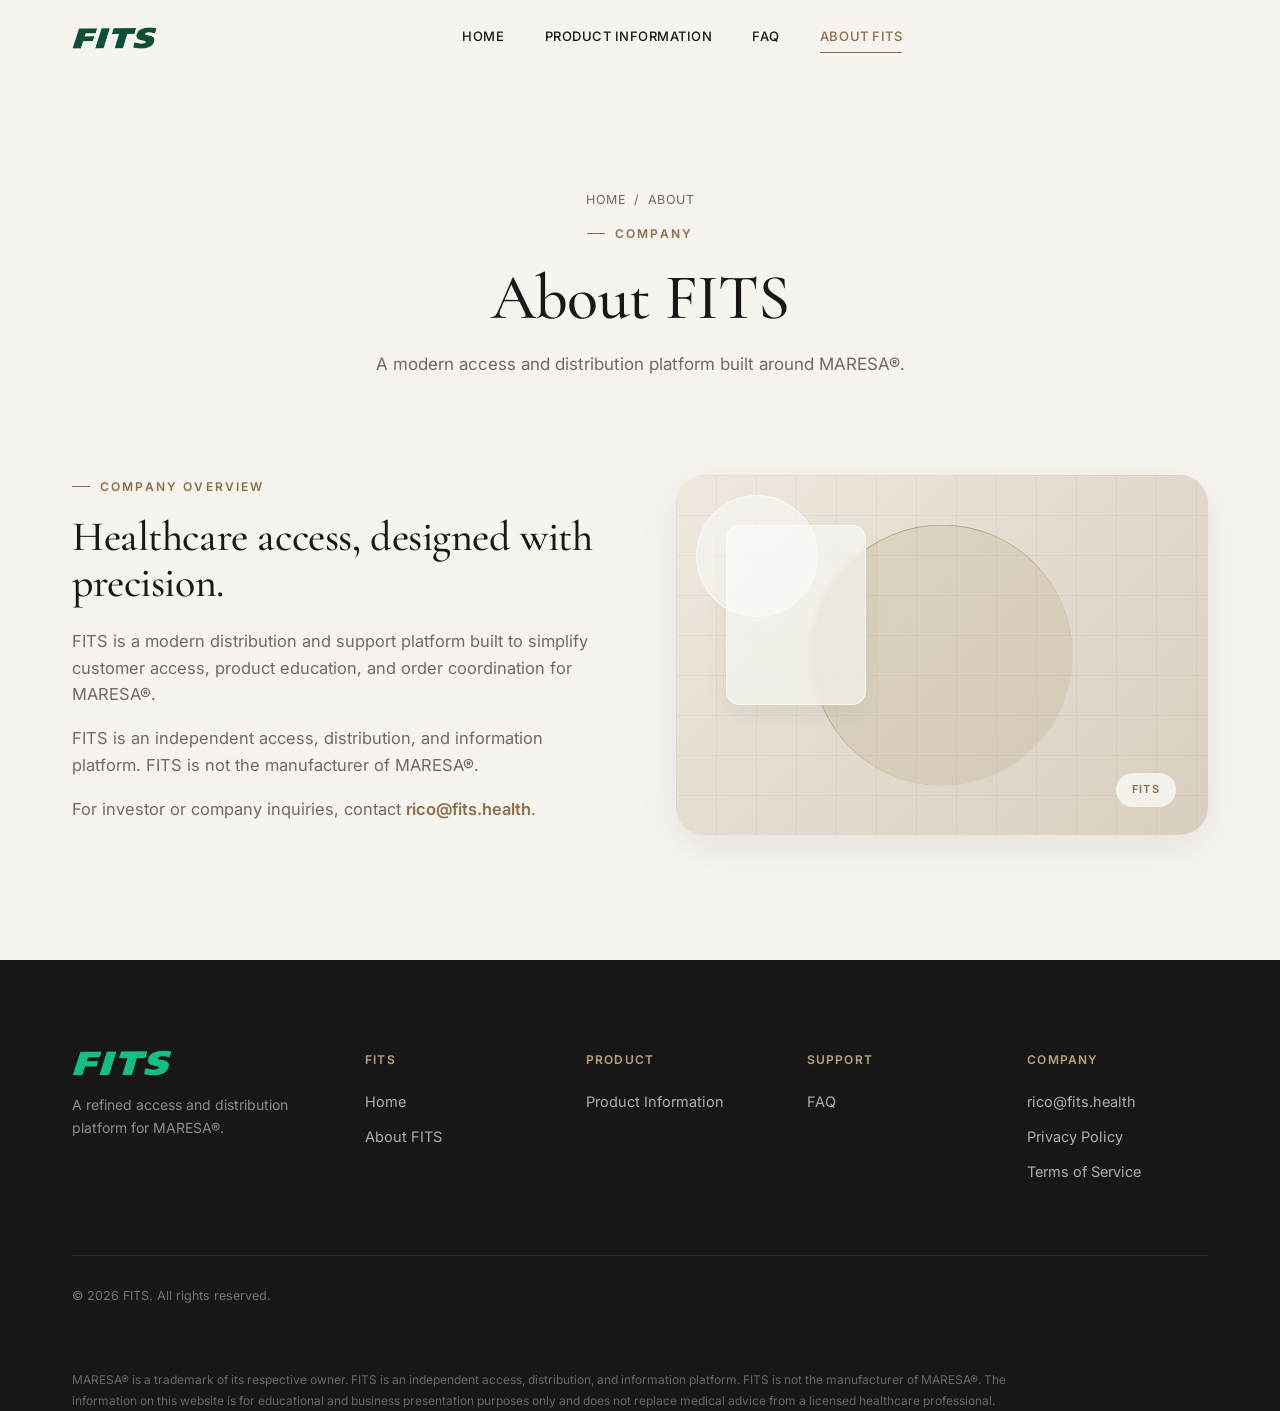
==== about.html @ acbc622b "Fixed rework" ====
<!DOCTYPE html>
<html lang="en">
<head>
<meta charset="UTF-8">
<meta name="viewport" content="width=device-width, initial-scale=1.0">
<title>About FITS</title>
<meta name="description" content="FITS is a modern healthcare access and distribution platform built around MARESA®.">
<link rel="preconnect" href="https://fonts.googleapis.com">
<link rel="preconnect" href="https://fonts.gstatic.com" crossorigin>
<link href="https://fonts.googleapis.com/css2?family=Cormorant+Garamond:ital,wght@0,500;0,600;1,500&family=Inter:wght@400;500;600;700&display=swap" rel="stylesheet">
<link rel="stylesheet" href="css/styles.css">
<link rel="icon" type="image/png" href="assets/fits-logo.png">
</head>
<body>

<nav class="navbar">
  <div class="container nav-inner">
    <a href="index.html" class="nav-brand" aria-label="FITS home">
      <img src="assets/fits-logo.png" alt="FITS" class="nav-brand-logo">
    </a>
    <div class="nav-links">
      <a href="index.html">Home</a>
      <a href="product.html">Product Information</a>
      <a href="faq.html">FAQ</a>
      <a href="about.html" class="active">About FITS</a>
    </div>
    <div class="nav-cta">
      <button class="nav-toggle" aria-label="Open menu"><span></span><span></span><span></span></button>
    </div>
  </div>
</nav>

<div class="mobile-overlay"></div>
<div class="mobile-menu">
  <a href="index.html">Home</a>
  <a href="product.html">Product Information</a>
  <a href="faq.html">FAQ</a>
  <a href="about.html">About FITS</a>
</div>

<section class="page-hero">
  <div class="container">
    <div class="breadcrumb"><a href="index.html">Home</a><span>/</span><span>About</span></div>
    <span class="eyebrow" style="justify-content:center;">COMPANY</span>
    <h1>About FITS</h1>
    <p>A modern access and distribution platform built around MARESA&reg;.</p>
  </div>
</section>

<section class="section" style="padding-top:0;">
  <div class="container split">
    <div class="split-copy reveal">
      <span class="eyebrow">Company Overview</span>
      <h2>Healthcare access, designed with precision.</h2>
      <p>FITS is a modern distribution and support platform built to simplify customer access, product education, and order coordination for MARESA&reg;.</p>
      <p>FITS is an independent access, distribution, and information platform. FITS is not the manufacturer of MARESA&reg;.</p>
      <p>For investor or company inquiries, contact <a href="mailto:rico@fits.health" style="color:var(--accent); font-weight:600;">rico@fits.health</a>.</p>
    </div>
    <div class="abstract-panel glass-b reveal gold-mark">
      <div class="panel-grid-lines"></div>
      <div class="panel-glass-shape" style="width:140px; height:180px; top:50px; left:50px;"></div>
      <span class="panel-label">FITS</span>
    </div>
  </div>
</section>

<footer>
  <div class="container">
    <div class="footer-grid">
      <div class="footer-brand">
        <img src="assets/fits-logo.png" alt="FITS" class="footer-brand-logo">
        <p>A refined access and distribution platform for MARESA&reg;.</p>
      </div>
      <div class="footer-col">
        <h5>FITS</h5>
        <a href="index.html">Home</a>
        <a href="about.html">About FITS</a>
      </div>
      <div class="footer-col">
        <h5>Product</h5>
        <a href="product.html">Product Information</a>
      </div>
      <div class="footer-col">
        <h5>Support</h5>
        <a href="faq.html">FAQ</a>
      </div>
      <div class="footer-col">
        <h5>Company</h5>
        <a href="mailto:rico@fits.health">rico@fits.health</a>
        <a href="#">Privacy Policy</a>
        <a href="#">Terms of Service</a>
      </div>
    </div>
    <div class="footer-bottom"><p>&copy; 2026 FITS. All rights reserved.</p></div>
    <p class="footer-legal-text">
      MARESA&reg; is a trademark of its respective owner. FITS is an independent access, distribution, and information platform. FITS is not the manufacturer of MARESA&reg;. The information on this website is for educational and business presentation purposes only and does not replace medical advice from a licensed healthcare professional.
    </p>
  </div>
</footer>

<button class="back-to-top" aria-label="Back to top">
  <svg width="18" height="18" viewBox="0 0 24 24" fill="none" stroke="currentColor" stroke-width="2"><path d="M12 19V5M5 12l7-7 7 7"/></svg>
</button>

<script src="js/app.js"></script>
</body>
</html>
---- css/styles.css ----
/* ============================================================
   FITS — Design System
   Warm Clinical Luxury
============================================================ */

:root {
  --bg: #F7F3EE;
  --bg-alt: #FFFFFF;
  --ink: #181818;
  --muted: #6F6A64;
  --accent: #8B6F47;
  --accent-soft: #B8A27A;
  --dark: #171717;
  --border: #E6DED4;

  --font-display: 'Cormorant Garamond', serif;
  --font-body: 'Inter', sans-serif;

  --radius-sm: 6px;
  --radius-md: 14px;
  --radius-lg: 28px;

  --shadow-sm: 0 2px 12px rgba(24,24,24,0.04);
  --shadow-md: 0 12px 40px rgba(24,24,24,0.08);
  --shadow-lg: 0 24px 64px rgba(24,24,24,0.12);

  --ease: cubic-bezier(0.16, 1, 0.3, 1);
  --container: 1200px;
}

* { margin: 0; padding: 0; box-sizing: border-box; }

html { scroll-behavior: smooth; }

body {
  font-family: var(--font-body);
  background: var(--bg);
  color: var(--ink);
  line-height: 1.6;
  font-size: 16px;
  -webkit-font-smoothing: antialiased;
  overflow-x: hidden;
}

img { max-width: 100%; display: block; }

a { color: inherit; text-decoration: none; }

ul { list-style: none; }

button { font-family: inherit; cursor: pointer; border: none; background: none; }

.container {
  max-width: var(--container);
  margin: 0 auto;
  padding: 0 32px;
}

h1, h2, h3, h4 {
  font-family: var(--font-display);
  font-weight: 500;
  letter-spacing: -0.01em;
  line-height: 1.1;
}

.eyebrow {
  font-family: var(--font-body);
  font-size: 12px;
  font-weight: 600;
  letter-spacing: 0.18em;
  text-transform: uppercase;
  color: var(--accent);
  display: inline-flex;
  align-items: center;
  gap: 10px;
}

.eyebrow::before {
  content: '';
  width: 18px;
  height: 1px;
  background: var(--accent);
  display: inline-block;
}

.hairline {
  height: 1px;
  background: var(--border);
  width: 100%;
  border: none;
}

.gold-mark {
  position: relative;
}

.gold-mark::before {
  content: '';
  position: absolute;
  top: -10px;
  left: -10px;
  width: 22px;
  height: 22px;
  border-top: 1px solid var(--accent-soft);
  border-left: 1px solid var(--accent-soft);
}

.gold-mark::after {
  content: '';
  position: absolute;
  bottom: -10px;
  right: -10px;
  width: 22px;
  height: 22px;
  border-bottom: 1px solid var(--accent-soft);
  border-right: 1px solid var(--accent-soft);
}

/* ============== BUTTONS ============== */

.btn {
  display: inline-flex;
  align-items: center;
  justify-content: center;
  gap: 8px;
  padding: 16px 32px;
  font-size: 14px;
  font-weight: 500;
  letter-spacing: 0.02em;
  border-radius: var(--radius-sm);
  transition: all 0.35s var(--ease);
  white-space: nowrap;
}

.btn-primary {
  background: var(--dark);
  color: #fff;
}

.btn-primary:hover {
  background: var(--accent);
  transform: translateY(-2px);
  box-shadow: var(--shadow-md);
}

.btn-outline {
  background: transparent;
  color: var(--ink);
  border: 1px solid var(--border);
}

.btn-outline:hover {
  border-color: var(--accent);
  color: var(--accent);
  transform: translateY(-2px);
}

.btn-light {
  background: #fff;
  color: var(--dark);
}

.btn-light:hover {
  background: var(--accent-soft);
  color: #fff;
}

.btn-sm { padding: 12px 22px; font-size: 13px; }

/* ============== NAVIGATION ============== */

.navbar {
  position: fixed;
  top: 0;
  left: 0;
  right: 0;
  z-index: 1000;
  padding: 26px 0;
  transition: all 0.4s var(--ease);
  background: transparent;
}

.navbar.scrolled {
  padding: 16px 0;
  background: rgba(247, 243, 238, 0.88);
  backdrop-filter: blur(16px);
  border-bottom: 1px solid var(--border);
}

.nav-inner {
  display: flex;
  align-items: center;
  justify-content: space-between;
}

.nav-logo {
  font-family: var(--font-display);
  font-size: 24px;
  font-weight: 600;
  letter-spacing: 0.04em;
}

.nav-brand {
  display: flex;
  align-items: center;
  gap: 10px;
}

.nav-brand-logo {
  height: 22px;
  width: auto;
  display: block;
}

.nav-brand-name {
  font-family: var(--font-display);
  font-size: 21px;
  font-weight: 600;
  letter-spacing: 0.02em;
  color: var(--ink);
}

.footer-brand-logo {
  height: 26px;
  width: auto;
  display: block;
  margin-bottom: 18px;
  /* lift contrast on the dark footer background without altering source artwork */
  filter: brightness(2.4) saturate(1.1) drop-shadow(0 1px 1px rgba(0,0,0,0.3));
}

.nav-links {
  display: flex;
  gap: 40px;
  align-items: center;
}

.nav-links a {
  font-size: 13px;
  font-weight: 500;
  letter-spacing: 0.04em;
  color: var(--ink);
  text-transform: uppercase;
  position: relative;
  padding-bottom: 4px;
}

.nav-links a::after {
  content: '';
  position: absolute;
  left: 0;
  bottom: -2px;
  width: 0;
  height: 1px;
  background: var(--accent);
  transition: width 0.3s var(--ease);
}

.nav-links a:hover::after,
.nav-links a.active::after {
  width: 100%;
}

.nav-links a.active { color: var(--accent); }

.nav-cta { display: flex; align-items: center; gap: 20px; }

.nav-toggle {
  display: none;
  flex-direction: column;
  gap: 5px;
  width: 26px;
}

.nav-toggle span {
  height: 1px;
  background: var(--ink);
  width: 100%;
  transition: all 0.3s var(--ease);
}

.mobile-menu {
  position: fixed;
  top: 0;
  right: -100%;
  width: min(380px, 86vw);
  height: 100vh;
  background: var(--bg-alt);
  z-index: 1100;
  padding: 100px 40px 40px;
  transition: right 0.45s var(--ease);
  box-shadow: var(--shadow-lg);
}

.mobile-menu.open { right: 0; }

.mobile-menu a {
  display: block;
  font-family: var(--font-display);
  font-size: 26px;
  padding: 16px 0;
  border-bottom: 1px solid var(--border);
}

.mobile-overlay {
  position: fixed;
  inset: 0;
  background: rgba(23,23,23,0.4);
  z-index: 1050;
  opacity: 0;
  pointer-events: none;
  transition: opacity 0.4s var(--ease);
}

.mobile-overlay.open { opacity: 1; pointer-events: auto; }

/* ============== HERO ============== */

.hero {
  padding: 200px 0 120px;
  background: var(--bg);
  position: relative;
}

.hero-grid {
  display: grid;
  grid-template-columns: 1.05fr 0.95fr;
  gap: 80px;
  align-items: center;
}

.hero-copy h1 {
  font-size: clamp(42px, 5.4vw, 68px);
  margin: 22px 0 26px;
}

.hero-copy h1 em {
  font-style: italic;
  color: var(--accent);
}

.hero-copy p {
  font-size: 18px;
  color: var(--muted);
  max-width: 480px;
  margin-bottom: 40px;
}

.hero-actions { display: flex; gap: 16px; flex-wrap: wrap; }

.hero-visual {
  position: relative;
}

.stage {
  background: linear-gradient(160deg, #EFE9E0, #E3DCD0);
  border-radius: var(--radius-lg);
  padding: 56px 40px;
  position: relative;
  box-shadow: var(--shadow-md);
  overflow: hidden;
}

.stage img {
  width: 100%;
  object-fit: contain;
  position: relative;
  z-index: 2;
}

.stage-tag {
  position: absolute;
  bottom: 28px;
  left: 28px;
  background: rgba(255,255,255,0.85);
  backdrop-filter: blur(6px);
  padding: 10px 18px;
  border-radius: 30px;
  font-size: 11px;
  letter-spacing: 0.1em;
  text-transform: uppercase;
  font-weight: 600;
  color: var(--ink);
  z-index: 3;
}

/* ============== TRUST STRIP ============== */

.trust-strip {
  border-top: 1px solid var(--border);
  border-bottom: 1px solid var(--border);
  padding: 36px 0;
  background: var(--bg-alt);
}

.trust-grid {
  display: grid;
  grid-template-columns: repeat(4, 1fr);
  text-align: center;
}

.trust-item {
  font-size: 13px;
  font-weight: 500;
  letter-spacing: 0.04em;
  text-transform: uppercase;
  color: var(--muted);
  position: relative;
}

.trust-item:not(:last-child)::after {
  content: '';
  position: absolute;
  right: 0;
  top: 50%;
  transform: translateY(-50%);
  width: 1px;
  height: 18px;
  background: var(--border);
}

/* ============== SECTION GENERIC ============== */

.section { padding: 120px 0; }
.section-sm { padding: 80px 0; }
.section-alt { background: var(--bg-alt); }
.section-dark { background: var(--dark); color: #fff; }

.section-head {
  max-width: 640px;
  margin-bottom: 64px;
}

.section-head.center { margin-left: auto; margin-right: auto; text-align: center; }

.section-head h2 {
  font-size: clamp(32px, 4vw, 46px);
  margin-top: 18px;
}

.section-head p {
  color: var(--muted);
  font-size: 17px;
  margin-top: 18px;
}

.section-dark .eyebrow { color: var(--accent-soft); }
.section-dark .section-head p { color: rgba(255,255,255,0.65); }

/* ============== ABOUT SPLIT ============== */

.split {
  display: grid;
  grid-template-columns: 1fr 1fr;
  gap: 72px;
  align-items: center;
}

.split-copy h2 { font-size: clamp(30px, 3.6vw, 42px); margin: 18px 0 22px; }
.split-copy p { color: var(--muted); font-size: 16.5px; margin-bottom: 18px; }

.split-image {
  border-radius: var(--radius-lg);
  overflow: hidden;
  box-shadow: var(--shadow-md);
  position: relative;
  background: linear-gradient(160deg, #EFE9E0, #E3DCD0);
}

.split-image img {
  width: 100%;
  height: 100%;
  object-fit: cover;
  transition: transform 0.6s var(--ease);
}

.split-image:hover img { transform: scale(1.04); }

.placeholder-block {
  aspect-ratio: 4/5;
  background: linear-gradient(160deg, #EFE9E0, #E3DCD0);
  border-radius: var(--radius-lg);
  display: flex;
  flex-direction: column;
  align-items: center;
  justify-content: center;
  gap: 14px;
  color: var(--accent);
  border: 1px solid var(--border);
  text-align: center;
  padding: 30px;
}

.placeholder-block .ph-icon {
  width: 44px;
  height: 44px;
  border: 1px solid var(--accent-soft);
  border-radius: 50%;
  display: flex;
  align-items: center;
  justify-content: center;
}

.placeholder-block span {
  font-size: 12px;
  letter-spacing: 0.06em;
  text-transform: uppercase;
  color: var(--muted);
}

/* ============== CARD GRIDS ============== */

.grid-4 {
  display: grid;
  grid-template-columns: repeat(4, 1fr);
  gap: 28px;
}

.grid-3 {
  display: grid;
  grid-template-columns: repeat(3, 1fr);
  gap: 28px;
}

.grid-2 {
  display: grid;
  grid-template-columns: repeat(2, 1fr);
  gap: 28px;
}

.card {
  background: var(--bg-alt);
  border: 1px solid var(--border);
  border-radius: var(--radius-md);
  padding: 38px 30px;
  transition: all 0.4s var(--ease);
  position: relative;
}

.card:hover {
  transform: translateY(-6px);
  box-shadow: var(--shadow-md);
  border-color: var(--accent-soft);
}

.card-icon {
  width: 48px;
  height: 48px;
  border-radius: 50%;
  background: var(--bg);
  border: 1px solid var(--border);
  display: flex;
  align-items: center;
  justify-content: center;
  margin-bottom: 22px;
  color: var(--accent);
}

.card h3 {
  font-size: 21px;
  margin-bottom: 10px;
  font-weight: 600;
}

.card p { color: var(--muted); font-size: 15px; }

.card-num {
  font-family: var(--font-display);
  font-size: 46px;
  color: var(--border);
  position: absolute;
  top: 24px;
  right: 28px;
  font-weight: 600;
  z-index: 0;
}

.section-dark .card {
  background: rgba(255,255,255,0.04);
  border-color: rgba(255,255,255,0.1);
}

.section-dark .card h3 { color: #fff; }
.section-dark .card p { color: rgba(255,255,255,0.6); }
.section-dark .card-icon { background: rgba(255,255,255,0.06); border-color: rgba(255,255,255,0.15); }

/* ============== STEPS ============== */

.steps-grid {
  display: grid;
  grid-template-columns: repeat(4, 1fr);
  gap: 0;
  border-top: 1px solid var(--border);
}

.step {
  padding: 40px 28px;
  border-right: 1px solid var(--border);
  border-bottom: 1px solid var(--border);
}

.step:last-child { border-right: none; }

.step-num {
  font-family: var(--font-display);
  font-size: 38px;
  color: var(--accent);
  margin-bottom: 14px;
}

.step h4 { font-size: 18px; margin-bottom: 8px; font-weight: 600; }
.step p { color: var(--muted); font-size: 14.5px; }

/* ============== CTA BANNER ============== */

.cta-banner {
  text-align: center;
  padding: 130px 0;
}

.cta-banner .eyebrow { justify-content: center; margin: 0 auto 22px; display: inline-flex; }

.cta-banner h2 {
  font-size: clamp(36px, 5vw, 56px);
  margin-bottom: 32px;
  max-width: 760px;
  margin-left: auto;
  margin-right: auto;
}

.cta-actions { display: flex; gap: 16px; justify-content: center; flex-wrap: wrap; }

/* ============== FOOTER ============== */

footer {
  background: var(--dark);
  color: rgba(255,255,255,0.7);
  padding: 90px 0 0;
}

.footer-grid {
  display: grid;
  grid-template-columns: 1.4fr 1fr 1fr 1fr 1fr;
  gap: 40px;
  padding-bottom: 60px;
  border-bottom: 1px solid rgba(255,255,255,0.1);
}

.footer-brand .nav-logo { color: #fff; margin-bottom: 16px; display: block; }
.footer-brand p { font-size: 14px; color: rgba(255,255,255,0.5); max-width: 280px; }

.footer-col h5 {
  font-size: 12px;
  letter-spacing: 0.1em;
  text-transform: uppercase;
  color: var(--accent-soft);
  margin-bottom: 20px;
  font-weight: 600;
}

.footer-col a {
  display: block;
  font-size: 14.5px;
  color: rgba(255,255,255,0.65);
  margin-bottom: 12px;
  transition: color 0.25s var(--ease);
}

.footer-col a:hover { color: #fff; }

.footer-bottom {
  padding: 30px 0 40px;
  display: flex;
  justify-content: space-between;
  align-items: center;
  flex-wrap: wrap;
  gap: 16px;
}

.footer-bottom p {
  font-size: 12.5px;
  color: rgba(255,255,255,0.4);
}

.footer-legal-text {
  font-size: 12px;
  color: rgba(255,255,255,0.35);
  line-height: 1.7;
  padding-top: 24px;
  max-width: 980px;
}

.social-icons { display: flex; gap: 14px; }

.social-icons a {
  width: 36px;
  height: 36px;
  border-radius: 50%;
  border: 1px solid rgba(255,255,255,0.15);
  display: flex;
  align-items: center;
  justify-content: center;
  transition: all 0.3s var(--ease);
}

.social-icons a:hover { background: var(--accent); border-color: var(--accent); }

/* ============== PAGE HERO (inner pages) ============== */

.page-hero {
  padding: 190px 0 90px;
  text-align: center;
  background: var(--bg);
}

.page-hero h1 {
  font-size: clamp(40px, 5.6vw, 64px);
  margin: 20px 0 18px;
}

.page-hero p {
  color: var(--muted);
  font-size: 17px;
  max-width: 560px;
  margin: 0 auto;
}

.breadcrumb {
  display: flex;
  gap: 8px;
  justify-content: center;
  font-size: 12.5px;
  color: var(--muted);
  letter-spacing: 0.04em;
  text-transform: uppercase;
  margin-bottom: 6px;
}

.breadcrumb a:hover { color: var(--accent); }

/* ============== PRODUCT PAGE ============== */

.format-grid {
  display: grid;
  grid-template-columns: repeat(4, 1fr);
  gap: 24px;
}

.format-card {
  background: var(--bg-alt);
  border: 1px solid var(--border);
  border-radius: var(--radius-md);
  padding: 34px 26px;
  text-align: center;
}

.format-card .tag {
  font-size: 11px;
  letter-spacing: 0.08em;
  text-transform: uppercase;
  color: var(--accent);
  font-weight: 600;
  margin-bottom: 12px;
  display: block;
}

.format-card h4 { font-size: 22px; margin-bottom: 8px; }
.format-card p { font-size: 13.5px; color: var(--muted); }

/* ============== ABSTRACT VISUAL PANELS ============== */

.abstract-panel {
  position: relative;
  border-radius: var(--radius-lg);
  overflow: hidden;
  background: linear-gradient(135deg, #EFE9E0 0%, #E3DCD0 45%, #D9CFC0 100%);
  box-shadow: var(--shadow-md);
  min-height: 360px;
}

.abstract-panel::before,
.abstract-panel::after {
  content: '';
  position: absolute;
  border-radius: 50%;
}

.abstract-panel.glass-a::before {
  width: 220px;
  height: 220px;
  background: rgba(255,255,255,0.4);
  backdrop-filter: blur(2px);
  top: -60px;
  right: -40px;
  border: 1px solid rgba(255,255,255,0.5);
}

.abstract-panel.glass-a::after {
  width: 140px;
  height: 140px;
  background: rgba(139,111,71,0.14);
  bottom: -30px;
  left: -20px;
}

.abstract-panel.glass-b::before {
  width: 260px;
  height: 260px;
  background: rgba(184,162,122,0.22);
  top: 50%;
  left: 50%;
  transform: translate(-50%, -50%);
}

.abstract-panel.glass-b::after {
  width: 120px;
  height: 120px;
  background: rgba(255,255,255,0.45);
  border: 1px solid rgba(255,255,255,0.6);
  top: 20px;
  left: 20px;
}

.abstract-panel .panel-grid-lines {
  position: absolute;
  inset: 0;
  background-image:
    linear-gradient(rgba(139,111,71,0.08) 1px, transparent 1px),
    linear-gradient(90deg, rgba(139,111,71,0.08) 1px, transparent 1px);
  background-size: 40px 40px;
}

.abstract-panel .panel-glass-shape {
  position: absolute;
  border-radius: var(--radius-md);
  background: rgba(255,255,255,0.5);
  border: 1px solid rgba(255,255,255,0.7);
  backdrop-filter: blur(3px);
  box-shadow: 0 8px 24px rgba(24,24,24,0.06);
}

.abstract-panel .bar-chart {
  position: absolute;
  bottom: 36px;
  left: 36px;
  display: flex;
  align-items: flex-end;
  gap: 10px;
  height: 120px;
}

.abstract-panel .bar-chart span {
  width: 16px;
  border-radius: 4px 4px 0 0;
  background: linear-gradient(180deg, var(--accent-soft), var(--accent));
  opacity: 0.85;
}

.abstract-panel .panel-label {
  position: absolute;
  bottom: 28px;
  right: 32px;
  font-size: 11px;
  letter-spacing: 0.12em;
  text-transform: uppercase;
  color: var(--accent);
  font-weight: 600;
  background: rgba(255,255,255,0.7);
  padding: 8px 16px;
  border-radius: 30px;
}

.abstract-panel .ring {
  position: absolute;
  border-radius: 50%;
  border: 1px solid rgba(139,111,71,0.3);
}

.doc-buttons {
  display: flex;
  gap: 16px;
  flex-wrap: wrap;
}

.disclaimer-box {
  background: var(--bg-alt);
  border: 1px solid var(--border);
  border-left: 3px solid var(--accent-soft);
  border-radius: var(--radius-sm);
  padding: 26px 30px;
  font-size: 14px;
  color: var(--muted);
  line-height: 1.7;
}

/* ============== ACCORDION ============== */

.accordion-item {
  border-bottom: 1px solid var(--border);
}

.accordion-trigger {
  width: 100%;
  display: flex;
  align-items: center;
  justify-content: space-between;
  padding: 26px 4px;
  text-align: left;
  font-size: 17px;
  font-weight: 500;
  color: var(--ink);
  gap: 20px;
}

.accordion-trigger .plus {
  width: 22px;
  height: 22px;
  border-radius: 50%;
  border: 1px solid var(--border);
  position: relative;
  flex-shrink: 0;
  transition: all 0.3s var(--ease);
}

.accordion-trigger .plus::before,
.accordion-trigger .plus::after {
  content: '';
  position: absolute;
  background: var(--ink);
  transition: all 0.3s var(--ease);
}

.accordion-trigger .plus::before {
  width: 9px; height: 1px; top: 50%; left: 50%; transform: translate(-50%,-50%);
}

.accordion-trigger .plus::after {
  width: 1px; height: 9px; top: 50%; left: 50%; transform: translate(-50%,-50%);
}

.accordion-item.open .accordion-trigger .plus {
  background: var(--accent);
  border-color: var(--accent);
}

.accordion-item.open .accordion-trigger .plus::before,
.accordion-item.open .accordion-trigger .plus::after { background: #fff; }

.accordion-item.open .accordion-trigger .plus::after { transform: translate(-50%,-50%) rotate(90deg); opacity: 0; }

.accordion-panel {
  max-height: 0;
  overflow: hidden;
  transition: max-height 0.4s var(--ease);
}

.accordion-panel-inner {
  padding: 0 4px 26px;
  color: var(--muted);
  font-size: 15px;
  max-width: 700px;
}

.faq-category-label {
  font-size: 11px;
  letter-spacing: 0.1em;
  text-transform: uppercase;
  color: var(--accent);
  font-weight: 600;
  margin: 50px 0 8px;
}

.faq-search {
  position: relative;
  max-width: 520px;
  margin: 0 auto 60px;
}

.faq-search input {
  width: 100%;
  padding: 18px 24px 18px 52px;
  border-radius: 40px;
  border: 1px solid var(--border);
  background: var(--bg-alt);
  font-size: 15px;
  font-family: var(--font-body);
  color: var(--ink);
  transition: all 0.3s var(--ease);
}

.faq-search input:focus {
  outline: none;
  border-color: var(--accent);
  box-shadow: 0 0 0 4px rgba(139,111,71,0.08);
}

.faq-search svg {
  position: absolute;
  left: 22px;
  top: 50%;
  transform: translateY(-50%);
  color: var(--muted);
}

.faq-tabs {
  display: flex;
  gap: 10px;
  justify-content: center;
  flex-wrap: wrap;
  margin-bottom: 60px;
}

.faq-tab {
  padding: 10px 20px;
  border-radius: 30px;
  border: 1px solid var(--border);
  font-size: 13px;
  font-weight: 500;
  color: var(--muted);
  transition: all 0.3s var(--ease);
}

.faq-tab.active, .faq-tab:hover {
  background: var(--dark);
  color: #fff;
  border-color: var(--dark);
}

.faq-empty {
  text-align: center;
  padding: 60px 0;
  color: var(--muted);
  display: none;
}

.faq-empty.show { display: block; }

/* ============== BACK TO TOP ============== */

.back-to-top {
  position: fixed;
  bottom: 32px;
  right: 32px;
  width: 50px;
  height: 50px;
  border-radius: 50%;
  background: var(--dark);
  color: #fff;
  display: flex;
  align-items: center;
  justify-content: center;
  z-index: 900;
  opacity: 0;
  pointer-events: none;
  transform: translateY(10px);
  transition: all 0.35s var(--ease);
}

.back-to-top.show { opacity: 1; pointer-events: auto; transform: translateY(0); }
.back-to-top:hover { background: var(--accent); }

/* ============== SCROLL REVEAL ============== */

.reveal {
  opacity: 0;
  transform: translateY(28px);
  transition: opacity 0.8s var(--ease), transform 0.8s var(--ease);
}

.reveal.visible { opacity: 1; transform: translateY(0); }

/* ============== RESPONSIVE ============== */

@media (max-width: 1024px) {
  .hero-grid { grid-template-columns: 1fr; gap: 56px; }
  .hero-copy p { max-width: 100%; }
  .split { grid-template-columns: 1fr; }
  .grid-4 { grid-template-columns: repeat(2, 1fr); }
  .grid-3 { grid-template-columns: repeat(2, 1fr); }
  .steps-grid { grid-template-columns: repeat(2, 1fr); }
  .step:nth-child(2) { border-right: none; }
  .format-grid { grid-template-columns: repeat(2, 1fr); }
  .footer-grid { grid-template-columns: 1fr 1fr 1fr; }
}

@media (max-width: 1024px) {
  .nav-brand-logo { height: 20px; }
}

@media (max-width: 768px) {
  .nav-links { display: none; }
  .nav-cta .btn { display: none; }
  .nav-toggle { display: flex; }
  .nav-brand-logo { height: 18px; }
  .footer-brand-logo { height: 22px; }
  .hero { padding: 150px 0 80px; }
  .section { padding: 80px 0; }
  .trust-grid { grid-template-columns: repeat(2, 1fr); gap: 24px; }
  .trust-item:nth-child(2)::after { display: none; }
  .grid-4, .grid-3, .grid-2 { grid-template-columns: 1fr; }
  .steps-grid { grid-template-columns: 1fr; }
  .step { border-right: none !important; }
  .format-grid { grid-template-columns: 1fr; }
  .footer-grid { grid-template-columns: 1fr 1fr; gap: 30px; }
  .footer-brand { grid-column: span 2; }
  .container { padding: 0 22px; }
  .back-to-top { right: 20px; bottom: 20px; }
}
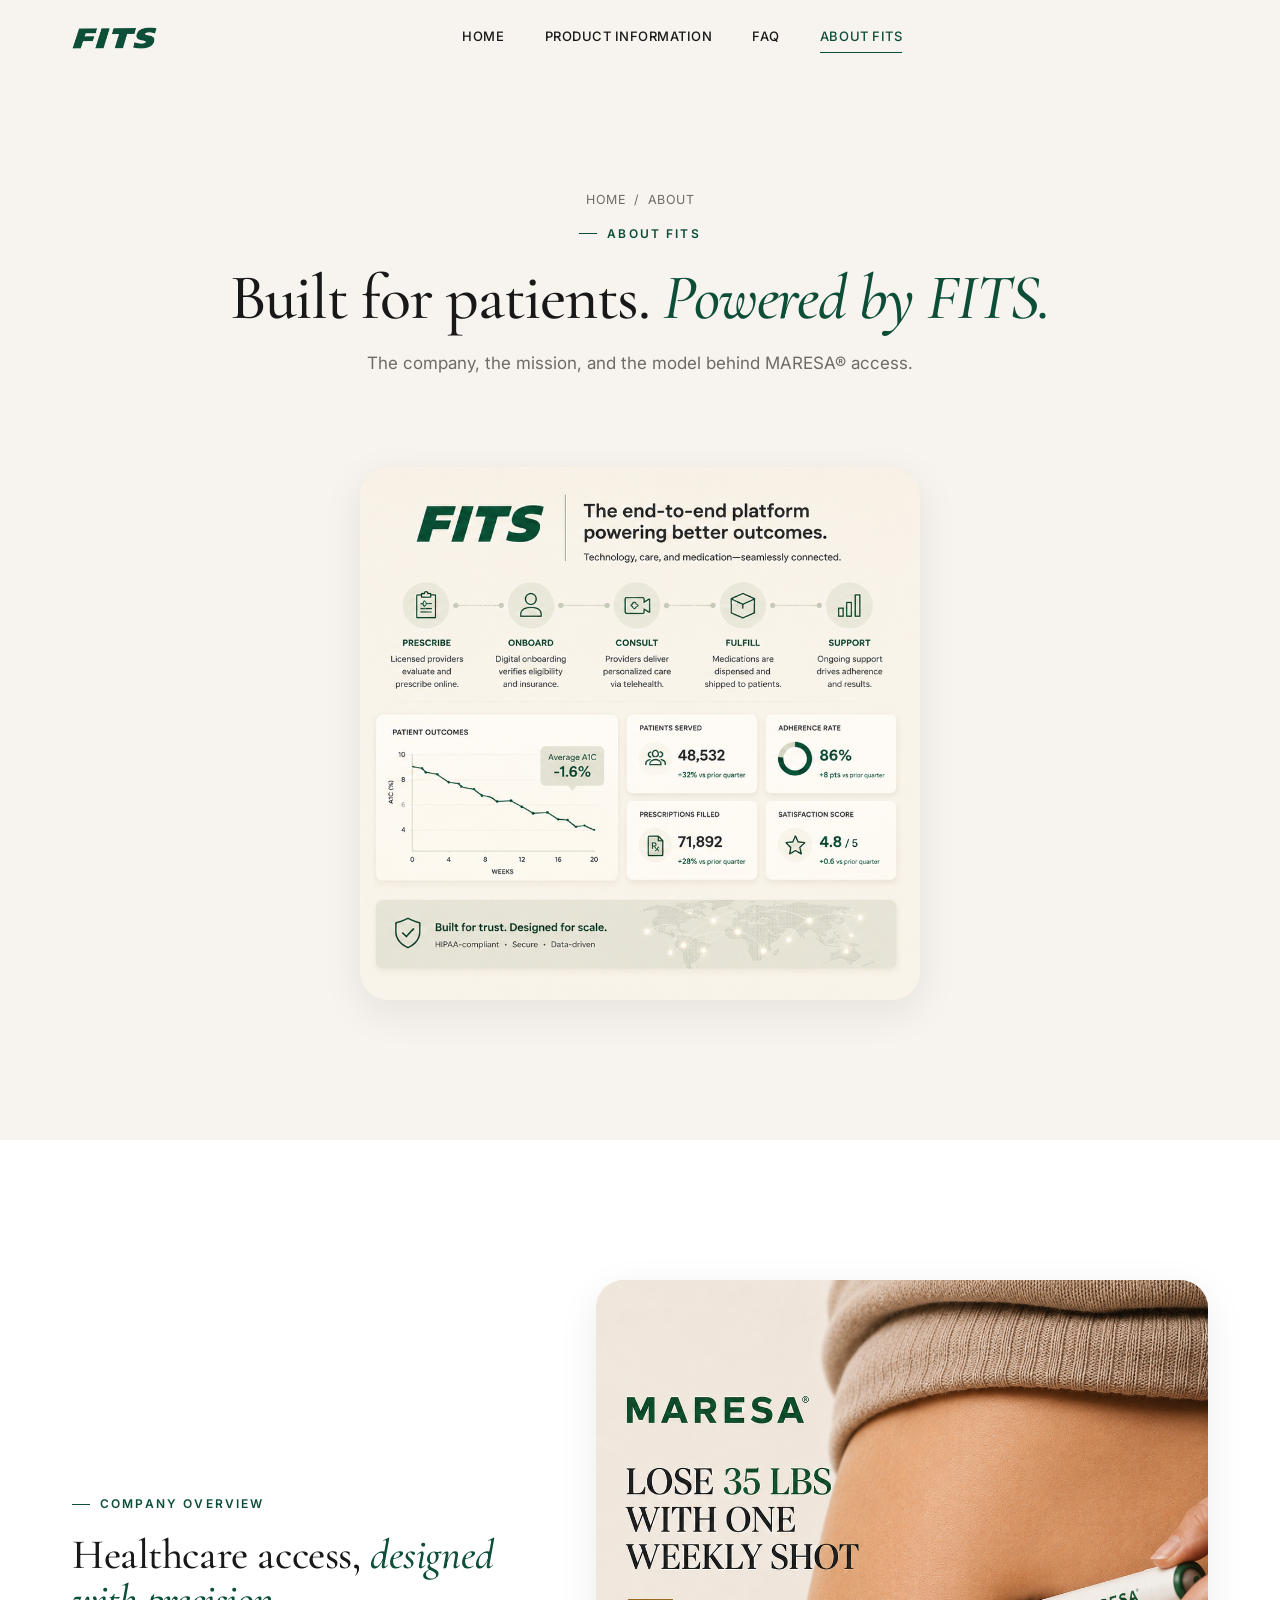
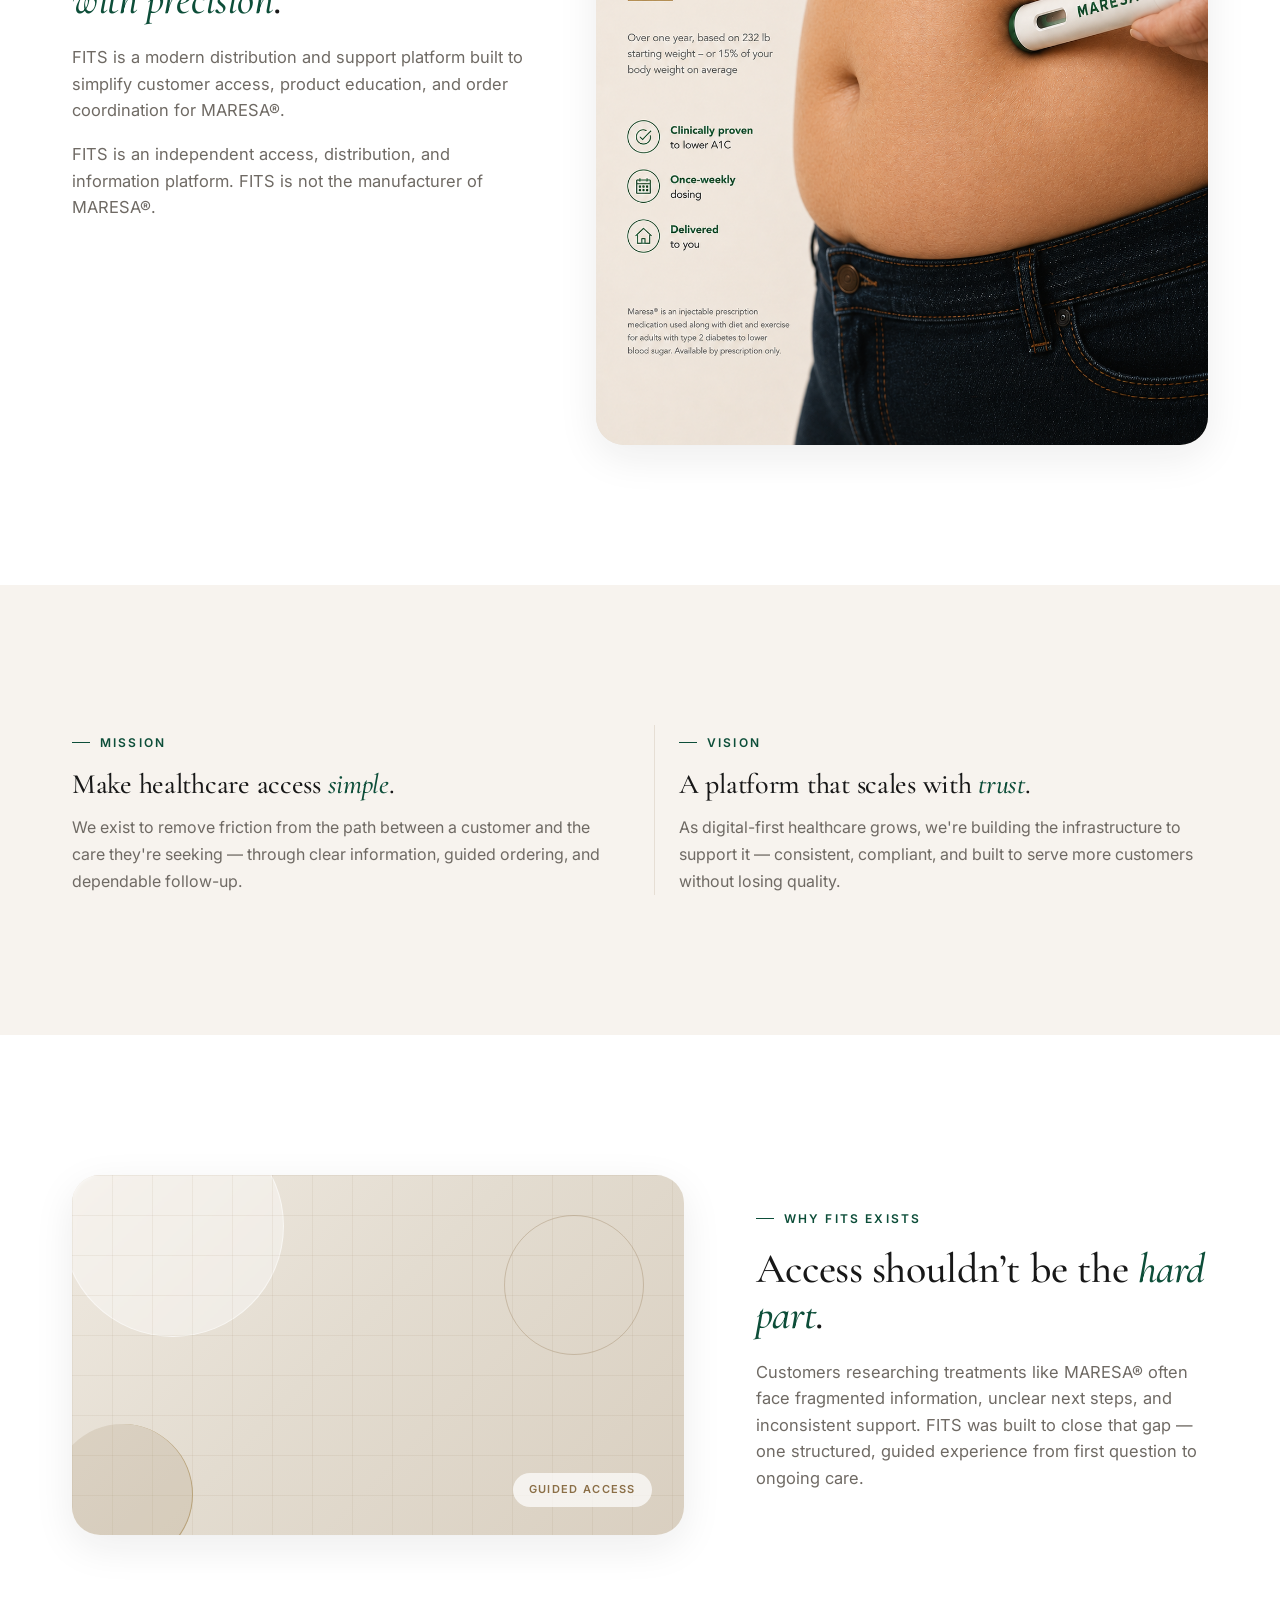
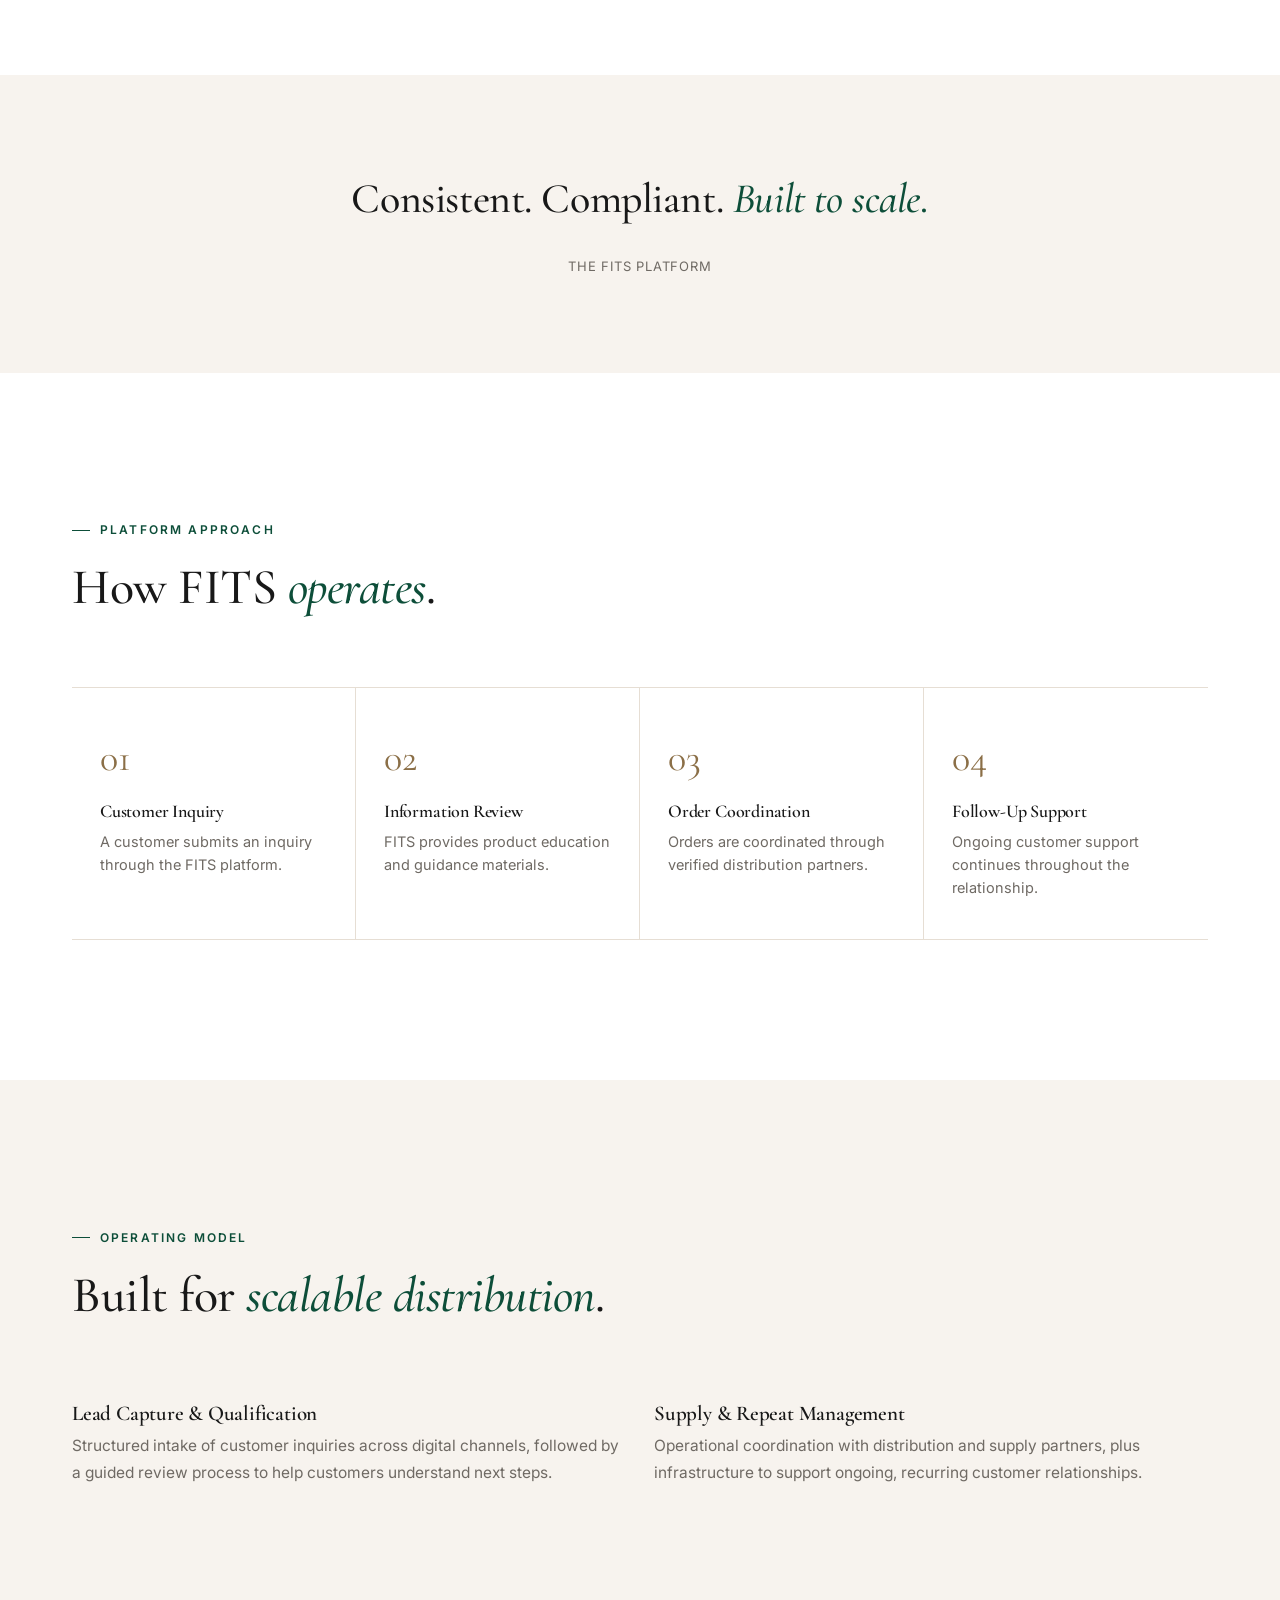
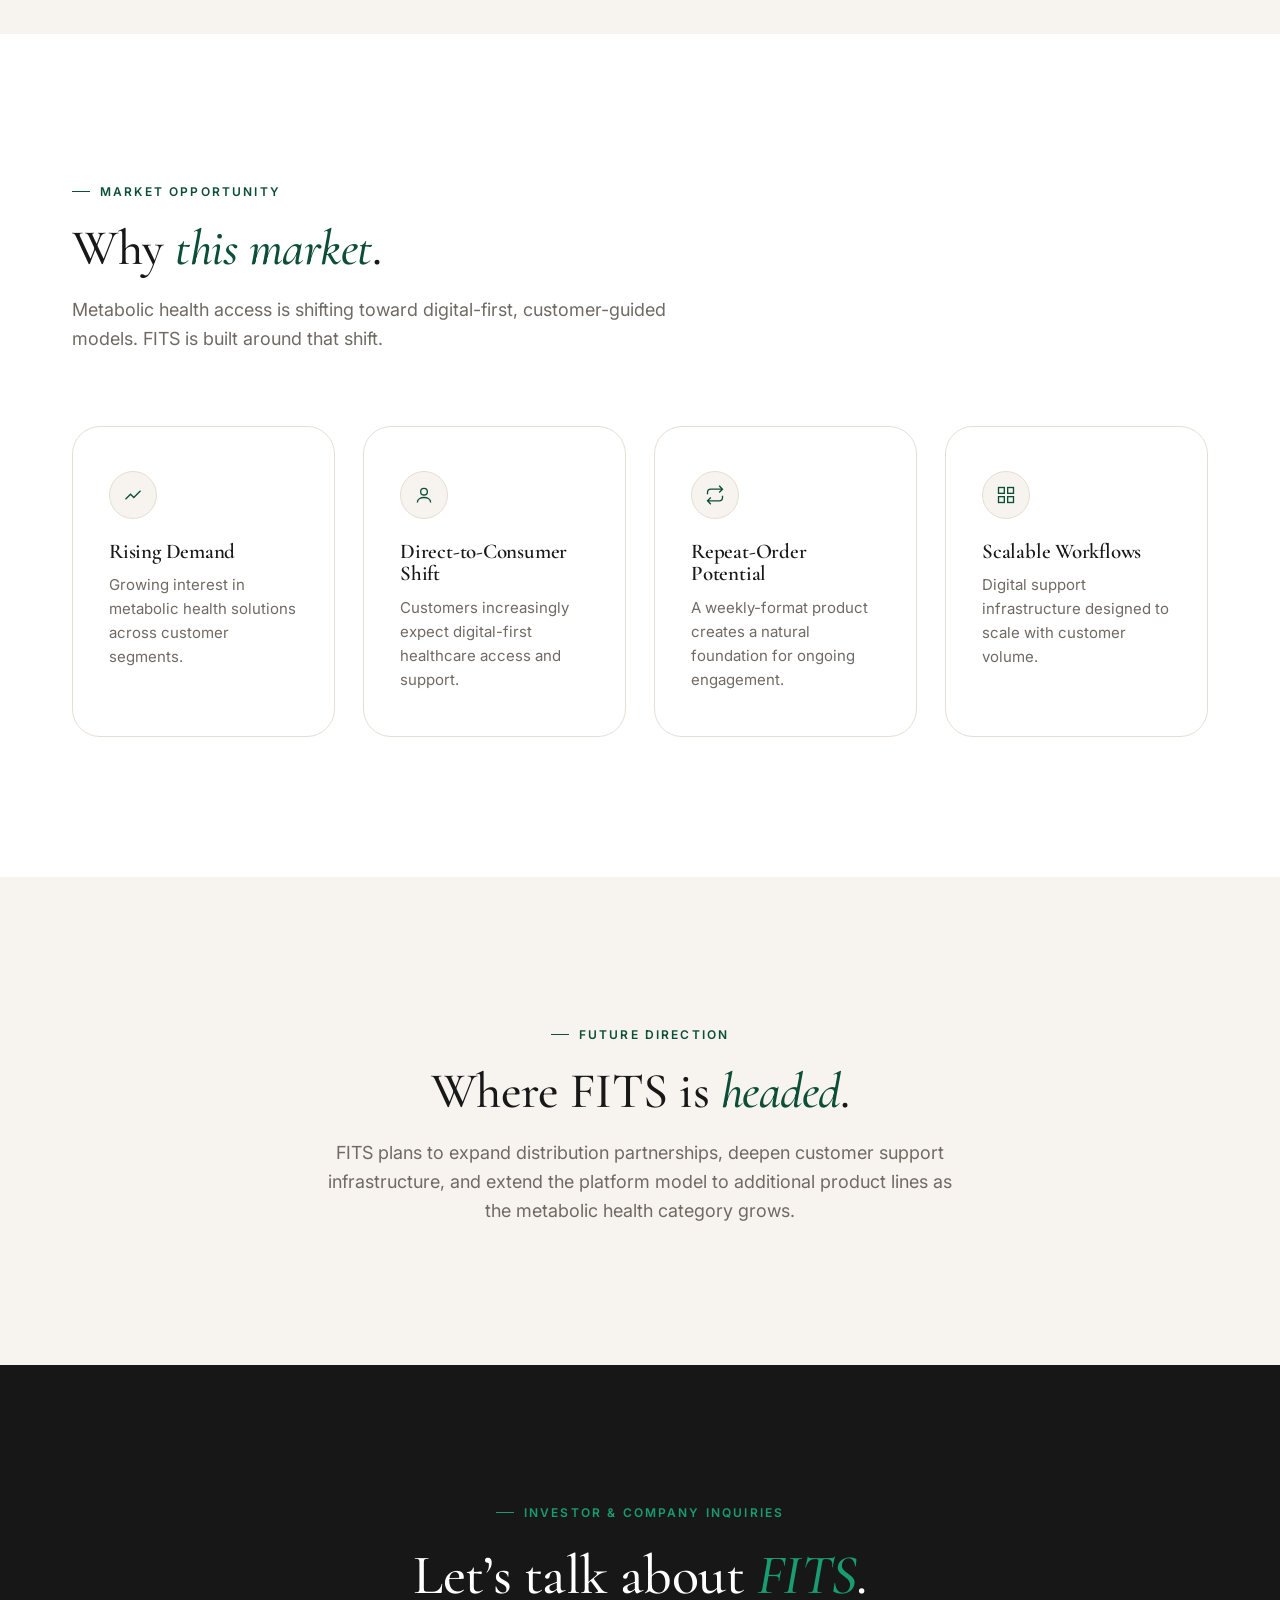
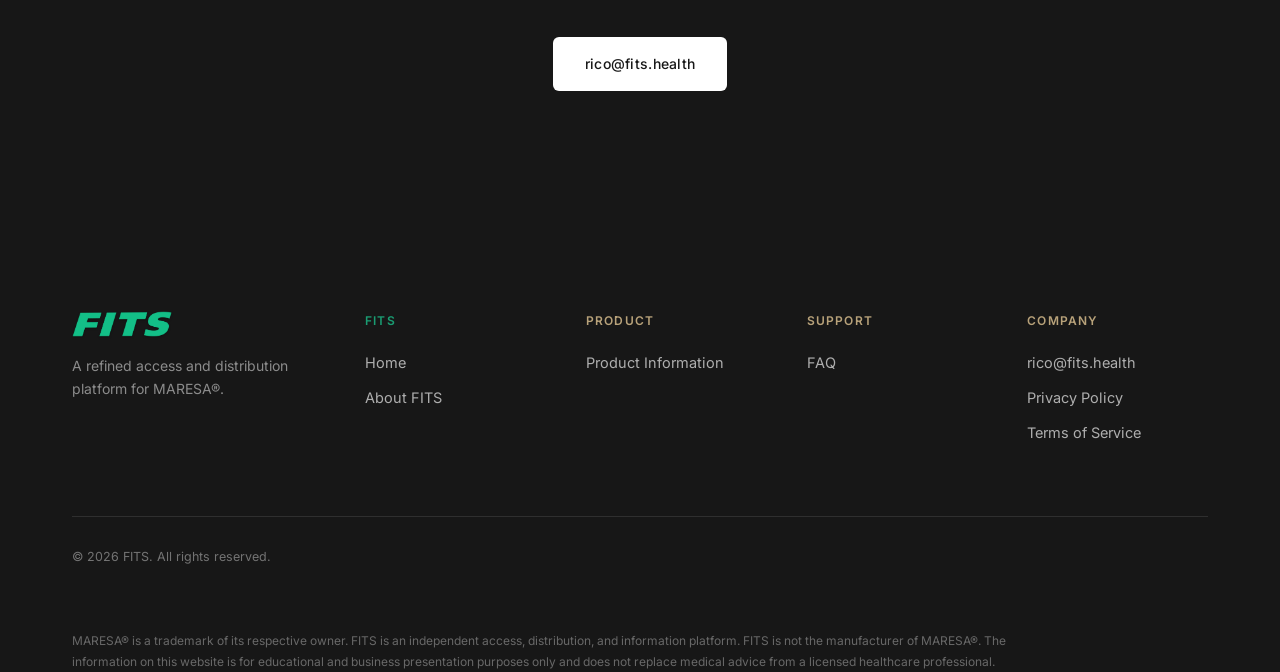
==== commit 84f9f366: "New stuff" ====
--- a/about.html
+++ b/about.html
@@ -41,25 +41,189 @@
 <section class="page-hero">
   <div class="container">
     <div class="breadcrumb"><a href="index.html">Home</a><span>/</span><span>About</span></div>
-    <span class="eyebrow" style="justify-content:center;">COMPANY</span>
-    <h1>About FITS</h1>
-    <p>A modern access and distribution platform built around MARESA&reg;.</p>
-  </div>
-</section>
-
+    <span class="eyebrow" style="justify-content:center;">About FITS</span>
+    <h1>Built for patients. <span class="emphasis">Powered by FITS.</span></h1>
+    <p>The company, the mission, and the model behind MARESA&reg; access.</p>
+  </div>
+</section>
+
+<!-- FITS PLATFORM — FOCAL IMAGE -->
 <section class="section" style="padding-top:0;">
-  <div class="container split">
+  <div class="container" style="max-width:920px;">
+    <div class="wide-image reveal gold-mark" style="aspect-ratio: 932/887; max-width:560px; margin:0 auto;">
+      <img src="assets/about-fits.png" alt="FITS — the end-to-end platform powering better outcomes">
+    </div>
+  </div>
+</section>
+
+<!-- COMPANY OVERVIEW -->
+<section class="section section-alt">
+  <div class="container split wide-image-right">
     <div class="split-copy reveal">
       <span class="eyebrow">Company Overview</span>
-      <h2>Healthcare access, designed with precision.</h2>
+      <h2>Healthcare access, <span class="emphasis">designed with precision</span>.</h2>
       <p>FITS is a modern distribution and support platform built to simplify customer access, product education, and order coordination for MARESA&reg;.</p>
       <p>FITS is an independent access, distribution, and information platform. FITS is not the manufacturer of MARESA&reg;.</p>
-      <p>For investor or company inquiries, contact <a href="mailto:rico@fits.health" style="color:var(--accent); font-weight:600;">rico@fits.health</a>.</p>
-    </div>
-    <div class="abstract-panel glass-b reveal gold-mark">
+    </div>
+    <div class="split-image reveal gold-mark">
+      <img src="assets/maresa-injection-shot.png" alt="MARESA injection administration">
+    </div>
+  </div>
+</section>
+
+<!-- MISSION & VISION -->
+<section class="section">
+  <div class="container grid-2">
+    <div class="reveal" style="padding-right:24px;">
+      <span class="eyebrow">Mission</span>
+      <h3 style="font-family:var(--font-display); font-size:28px; font-weight:500; margin:16px 0 12px; line-height:1.2;">Make healthcare access <span class="emphasis">simple</span>.</h3>
+      <p style="color:var(--muted); font-size:16px; line-height:1.7;">We exist to remove friction from the path between a customer and the care they're seeking — through clear information, guided ordering, and dependable follow-up.</p>
+    </div>
+    <div class="reveal mv-divider">
+      <span class="eyebrow">Vision</span>
+      <h3 style="font-family:var(--font-display); font-size:28px; font-weight:500; margin:16px 0 12px; line-height:1.2;">A platform that scales with <span class="emphasis">trust</span>.</h3>
+      <p style="color:var(--muted); font-size:16px; line-height:1.7;">As digital-first healthcare grows, we're building the infrastructure to support it — consistent, compliant, and built to serve more customers without losing quality.</p>
+    </div>
+  </div>
+</section>
+
+<!-- WHY FITS EXISTS -->
+<section class="section section-alt">
+  <div class="container split wide-image-left">
+    <div class="abstract-panel glass-a reveal gold-mark">
       <div class="panel-grid-lines"></div>
-      <div class="panel-glass-shape" style="width:140px; height:180px; top:50px; left:50px;"></div>
-      <span class="panel-label">FITS</span>
+      <div class="ring" style="width:140px; height:140px; top:40px; right:40px;"></div>
+      <span class="panel-label">Guided Access</span>
+    </div>
+    <div class="split-copy reveal">
+      <span class="eyebrow">Why FITS Exists</span>
+      <h2>Access shouldn&rsquo;t be the <span class="emphasis">hard part</span>.</h2>
+      <p>Customers researching treatments like MARESA&reg; often face fragmented information, unclear next steps, and inconsistent support. FITS was built to close that gap — one structured, guided experience from first question to ongoing care.</p>
+    </div>
+  </div>
+</section>
+
+<!-- STATEMENT -->
+<section class="section-sm">
+  <div class="container">
+    <div class="statement reveal">
+      <p>Consistent. Compliant. <span class="emphasis">Built to scale.</span></p>
+      <span class="statement-cite">The FITS Platform</span>
+    </div>
+  </div>
+</section>
+
+<!-- PLATFORM APPROACH -->
+<section class="section section-alt">
+  <div class="container">
+    <div class="section-head reveal">
+      <span class="eyebrow">Platform Approach</span>
+      <h2>How FITS <span class="emphasis">operates</span>.</h2>
+    </div>
+    <div class="steps-grid reveal">
+      <div class="step">
+        <div class="step-num">01</div>
+        <h4>Customer Inquiry</h4>
+        <p>A customer submits an inquiry through the FITS platform.</p>
+      </div>
+      <div class="step">
+        <div class="step-num">02</div>
+        <h4>Information Review</h4>
+        <p>FITS provides product education and guidance materials.</p>
+      </div>
+      <div class="step">
+        <div class="step-num">03</div>
+        <h4>Order Coordination</h4>
+        <p>Orders are coordinated through verified distribution partners.</p>
+      </div>
+      <div class="step">
+        <div class="step-num">04</div>
+        <h4>Follow-Up Support</h4>
+        <p>Ongoing customer support continues throughout the relationship.</p>
+      </div>
+    </div>
+  </div>
+</section>
+
+<!-- OPERATING MODEL -->
+<section class="section">
+  <div class="container">
+    <div class="section-head reveal">
+      <span class="eyebrow">Operating Model</span>
+      <h2>Built for <span class="emphasis">scalable distribution</span>.</h2>
+    </div>
+    <div class="grid-2">
+      <div class="reveal" style="padding:8px 0;">
+        <h3 style="font-size:21px; font-weight:600; margin-bottom:8px;">Lead Capture &amp; Qualification</h3>
+        <p style="color:var(--muted); font-size:15.5px; line-height:1.7;">Structured intake of customer inquiries across digital channels, followed by a guided review process to help customers understand next steps.</p>
+      </div>
+      <div class="reveal" style="padding:8px 0;">
+        <h3 style="font-size:21px; font-weight:600; margin-bottom:8px;">Supply &amp; Repeat Management</h3>
+        <p style="color:var(--muted); font-size:15.5px; line-height:1.7;">Operational coordination with distribution and supply partners, plus infrastructure to support ongoing, recurring customer relationships.</p>
+      </div>
+    </div>
+  </div>
+</section>
+
+<!-- MARKET OPPORTUNITY -->
+<section class="section section-alt">
+  <div class="container">
+    <div class="section-head reveal">
+      <span class="eyebrow">Market Opportunity</span>
+      <h2>Why <span class="emphasis">this market</span>.</h2>
+      <p>Metabolic health access is shifting toward digital-first, customer-guided models. FITS is built around that shift.</p>
+    </div>
+    <div class="grid-4">
+      <div class="card reveal">
+        <div class="card-icon">
+          <svg width="20" height="20" viewBox="0 0 24 24" fill="none" stroke="currentColor" stroke-width="1.6"><path d="M3 17l6-6 4 4 8-8"/></svg>
+        </div>
+        <h3>Rising Demand</h3>
+        <p>Growing interest in metabolic health solutions across customer segments.</p>
+      </div>
+      <div class="card reveal">
+        <div class="card-icon">
+          <svg width="20" height="20" viewBox="0 0 24 24" fill="none" stroke="currentColor" stroke-width="1.6"><circle cx="12" cy="8" r="4"/><path d="M4 21c0-4 4-6 8-6s8 2 8 6"/></svg>
+        </div>
+        <h3>Direct-to-Consumer Shift</h3>
+        <p>Customers increasingly expect digital-first healthcare access and support.</p>
+      </div>
+      <div class="card reveal">
+        <div class="card-icon">
+          <svg width="20" height="20" viewBox="0 0 24 24" fill="none" stroke="currentColor" stroke-width="1.6"><path d="M17 1l4 4-4 4M3 11V9a4 4 0 014-4h14M7 23l-4-4 4-4M21 13v2a4 4 0 01-4 4H3"/></svg>
+        </div>
+        <h3>Repeat-Order Potential</h3>
+        <p>A weekly-format product creates a natural foundation for ongoing engagement.</p>
+      </div>
+      <div class="card reveal">
+        <div class="card-icon">
+          <svg width="20" height="20" viewBox="0 0 24 24" fill="none" stroke="currentColor" stroke-width="1.6"><rect x="3" y="3" width="7" height="7"/><rect x="14" y="3" width="7" height="7"/><rect x="14" y="14" width="7" height="7"/><rect x="3" y="14" width="7" height="7"/></svg>
+        </div>
+        <h3>Scalable Workflows</h3>
+        <p>Digital support infrastructure designed to scale with customer volume.</p>
+      </div>
+    </div>
+  </div>
+</section>
+
+<!-- FUTURE DIRECTION -->
+<section class="section">
+  <div class="container" style="max-width:720px; text-align:center;">
+    <div class="section-head center reveal" style="margin-bottom:0;">
+      <span class="eyebrow" style="justify-content:center;">Future Direction</span>
+      <h2>Where FITS is <span class="emphasis">headed</span>.</h2>
+      <p>FITS plans to expand distribution partnerships, deepen customer support infrastructure, and extend the platform model to additional product lines as the metabolic health category grows.</p>
+    </div>
+  </div>
+</section>
+
+<!-- INVESTOR / COMPANY CONTACT -->
+<section class="section-dark cta-banner">
+  <div class="container">
+    <span class="eyebrow">Investor &amp; Company Inquiries</span>
+    <h2 class="reveal">Let&rsquo;s talk about <span class="emphasis">FITS</span>.</h2>
+    <div class="cta-actions">
+      <a href="mailto:rico@fits.health" class="btn btn-light">rico@fits.health</a>
     </div>
   </div>
 </section>
@@ -72,7 +236,7 @@
         <p>A refined access and distribution platform for MARESA&reg;.</p>
       </div>
       <div class="footer-col">
-        <h5>FITS</h5>
+        <h5 class="brand-text">FITS</h5>
         <a href="index.html">Home</a>
         <a href="about.html">About FITS</a>
       </div>
--- a/css/styles.css
+++ b/css/styles.css
@@ -13,6 +13,12 @@
   --dark: #171717;
   --border: #E6DED4;
 
+  /* Brand green — sampled from the FITS logo. Used exclusively for
+     FITS / MARESA / MARESA® brand-name mentions, never as the
+     general accent color. */
+  --brand-green: #0D4E39;
+  --brand-green-on-dark: #1A9C72;
+
   --font-display: 'Cormorant Garamond', serif;
   --font-body: 'Inter', sans-serif;
 
@@ -60,7 +66,61 @@
   font-family: var(--font-display);
   font-weight: 500;
   letter-spacing: -0.01em;
-  line-height: 1.1;
+  line-height: 1.08;
+}
+
+h1 { letter-spacing: -0.02em; }
+
+.emphasis {
+  color: var(--brand-green);
+  font-style: italic;
+}
+
+.section-dark .emphasis,
+footer .emphasis {
+  color: var(--brand-green-on-dark);
+}
+
+.stat-number {
+  font-family: var(--font-display);
+  color: var(--brand-green);
+  font-weight: 600;
+}
+
+.caption {
+  font-size: 12.5px;
+  letter-spacing: 0.06em;
+  text-transform: uppercase;
+  color: var(--muted);
+}
+
+/* ============== EDITORIAL QUOTE / STATEMENT ============== */
+
+.statement {
+  text-align: center;
+  max-width: 880px;
+  margin: 0 auto;
+}
+
+.statement p {
+  font-family: var(--font-display);
+  font-size: clamp(28px, 3.6vw, 42px);
+  font-weight: 500;
+  line-height: 1.35;
+  color: var(--ink);
+  letter-spacing: -0.01em;
+}
+
+.section-dark .statement p { color: #fff; }
+
+.statement-cite {
+  display: block;
+  margin-top: 28px;
+  font-family: var(--font-body);
+  font-size: 13px;
+  letter-spacing: 0.06em;
+  text-transform: uppercase;
+  color: var(--muted);
 }
 
 .eyebrow {
@@ -69,7 +129,7 @@
   font-weight: 600;
   letter-spacing: 0.18em;
   text-transform: uppercase;
-  color: var(--accent);
+  color: var(--brand-green);
   display: inline-flex;
   align-items: center;
   gap: 10px;
@@ -79,7 +139,7 @@
   content: '';
   width: 18px;
   height: 1px;
-  background: var(--accent);
+  background: var(--brand-green);
   display: inline-block;
 }
 
@@ -88,6 +148,22 @@
   background: var(--border);
   width: 100%;
   border: none;
+}
+
+.brand-text {
+  color: var(--brand-green);
+}
+
+.brand-text::before {
+  background: var(--brand-green);
+}
+
+.section-dark .brand-text { color: var(--brand-green-on-dark); }
+.section-dark .brand-text::before { background: var(--brand-green-on-dark); }
+
+footer .brand-text,
+footer .footer-col h5.brand-text {
+  color: var(--brand-green-on-dark) !important;
 }
 
 .gold-mark {
@@ -150,8 +226,8 @@
 }
 
 .btn-outline:hover {
-  border-color: var(--accent);
-  color: var(--accent);
+  border-color: var(--brand-green);
+  color: var(--brand-green);
   transform: translateY(-2px);
 }
 
@@ -252,7 +328,7 @@
   bottom: -2px;
   width: 0;
   height: 1px;
-  background: var(--accent);
+  background: var(--brand-green);
   transition: width 0.3s var(--ease);
 }
 
@@ -261,7 +337,7 @@
   width: 100%;
 }
 
-.nav-links a.active { color: var(--accent); }
+.nav-links a.active { color: var(--brand-green); }
 
 .nav-cta { display: flex; align-items: center; gap: 20px; }
 
@@ -330,13 +406,14 @@
 }
 
 .hero-copy h1 {
-  font-size: clamp(42px, 5.4vw, 68px);
-  margin: 22px 0 26px;
+  font-size: clamp(46px, 6vw, 76px);
+  margin: 26px 0 28px;
+  line-height: 1.04;
 }
 
 .hero-copy h1 em {
   font-style: italic;
-  color: var(--accent);
+  color: var(--brand-green);
 }
 
 .hero-copy p {
@@ -421,30 +498,33 @@
 
 /* ============== SECTION GENERIC ============== */
 
-.section { padding: 120px 0; }
-.section-sm { padding: 80px 0; }
+.section { padding: 140px 0; }
+.section-sm { padding: 96px 0; }
 .section-alt { background: var(--bg-alt); }
 .section-dark { background: var(--dark); color: #fff; }
 
 .section-head {
   max-width: 640px;
-  margin-bottom: 64px;
+  margin-bottom: 72px;
 }
 
 .section-head.center { margin-left: auto; margin-right: auto; text-align: center; }
 
 .section-head h2 {
-  font-size: clamp(32px, 4vw, 46px);
-  margin-top: 18px;
+  font-size: clamp(34px, 4.4vw, 50px);
+  margin-top: 20px;
+  line-height: 1.1;
 }
 
 .section-head p {
   color: var(--muted);
-  font-size: 17px;
-  margin-top: 18px;
-}
-
-.section-dark .eyebrow { color: var(--accent-soft); }
+  font-size: 18px;
+  margin-top: 20px;
+  line-height: 1.6;
+}
+
+.section-dark .eyebrow { color: var(--brand-green-on-dark); }
+.section-dark .eyebrow::before { background: var(--brand-green-on-dark); }
 .section-dark .section-head p { color: rgba(255,255,255,0.65); }
 
 /* ============== ABOUT SPLIT ============== */
@@ -455,6 +535,9 @@
   gap: 72px;
   align-items: center;
 }
+
+.split.wide-image-left { grid-template-columns: 1.15fr 0.85fr; }
+.split.wide-image-right { grid-template-columns: 0.85fr 1.15fr; }
 
 .split-copy h2 { font-size: clamp(30px, 3.6vw, 42px); margin: 18px 0 22px; }
 .split-copy p { color: var(--muted); font-size: 16.5px; margin-bottom: 18px; }
@@ -476,6 +559,43 @@
 
 .split-image:hover img { transform: scale(1.04); }
 
+.editorial-banner {
+  width: 100%;
+  border-radius: var(--radius-lg);
+  overflow: hidden;
+  box-shadow: var(--shadow-md);
+  background: #EFE9E0;
+  aspect-ratio: 1935 / 813;
+}
+
+.editorial-banner img {
+  width: 100%;
+  height: 100%;
+  object-fit: cover;
+}
+
+.wide-image {
+  width: 100%;
+  border-radius: var(--radius-lg);
+  overflow: hidden;
+  box-shadow: var(--shadow-md);
+  background: #EFE9E0;
+  position: relative;
+}
+
+.wide-image img {
+  width: 100%;
+  height: 100%;
+  object-fit: cover;
+  display: block;
+  transition: transform 0.6s var(--ease);
+}
+
+.wide-image:hover img { transform: scale(1.04); }
+
+.wide-image.ratio-3-2 { aspect-ratio: 3 / 2; }
+.wide-image.ratio-2-1 { aspect-ratio: 2 / 1; }
+
 .placeholder-block {
   aspect-ratio: 4/5;
   background: linear-gradient(160deg, #EFE9E0, #E3DCD0);
@@ -528,11 +648,16 @@
   gap: 28px;
 }
 
+.mv-divider {
+  padding-left: 24px;
+  border-left: 1px solid var(--border);
+}
+
 .card {
   background: var(--bg-alt);
   border: 1px solid var(--border);
-  border-radius: var(--radius-md);
-  padding: 38px 30px;
+  border-radius: var(--radius-lg);
+  padding: 44px 36px;
   transition: all 0.4s var(--ease);
   position: relative;
 }
@@ -540,7 +665,7 @@
 .card:hover {
   transform: translateY(-6px);
   box-shadow: var(--shadow-md);
-  border-color: var(--accent-soft);
+  border-color: var(--brand-green);
 }
 
 .card-icon {
@@ -553,7 +678,7 @@
   align-items: center;
   justify-content: center;
   margin-bottom: 22px;
-  color: var(--accent);
+  color: var(--brand-green);
 }
 
 .card h3 {
@@ -758,7 +883,7 @@
   font-size: 11px;
   letter-spacing: 0.08em;
   text-transform: uppercase;
-  color: var(--accent);
+  color: var(--brand-green);
   font-weight: 600;
   margin-bottom: 12px;
   display: block;
@@ -766,6 +891,41 @@
 
 .format-card h4 { font-size: 22px; margin-bottom: 8px; }
 .format-card p { font-size: 13.5px; color: var(--muted); }
+
+.spec-strip {
+  display: grid;
+  grid-template-columns: repeat(4, 1fr);
+  border-top: 1px solid var(--border);
+  border-bottom: 1px solid var(--border);
+}
+
+.spec-item {
+  padding: 36px 28px;
+  border-right: 1px solid var(--border);
+  text-align: center;
+}
+
+.spec-item:last-child { border-right: none; }
+
+.spec-item .tag {
+  font-size: 11px;
+  letter-spacing: 0.1em;
+  text-transform: uppercase;
+  color: var(--brand-green);
+  font-weight: 600;
+  margin-bottom: 14px;
+  display: block;
+}
+
+.spec-item .value {
+  font-family: var(--font-display);
+  font-size: 28px;
+  font-weight: 500;
+  color: var(--ink);
+  margin-bottom: 8px;
+}
+
+.spec-item p { font-size: 13.5px; color: var(--muted); line-height: 1.5; }
 
 /* ============== ABSTRACT VISUAL PANELS ============== */
 
@@ -962,13 +1122,15 @@
 }
 
 .faq-category-label {
-  font-size: 11px;
-  letter-spacing: 0.1em;
-  text-transform: uppercase;
-  color: var(--accent);
-  font-weight: 600;
-  margin: 50px 0 8px;
-}
+  font-family: var(--font-display);
+  font-size: 22px;
+  font-weight: 500;
+  color: var(--brand-green);
+  margin: 64px 0 20px;
+  letter-spacing: -0.005em;
+}
+
+.faq-category-block:first-of-type .faq-category-label { margin-top: 0; }
 
 .faq-search {
   position: relative;
@@ -990,8 +1152,8 @@
 
 .faq-search input:focus {
   outline: none;
-  border-color: var(--accent);
-  box-shadow: 0 0 0 4px rgba(139,111,71,0.08);
+  border-color: var(--brand-green);
+  box-shadow: 0 0 0 4px rgba(13,78,57,0.08);
 }
 
 .faq-search svg {
@@ -1021,9 +1183,9 @@
 }
 
 .faq-tab.active, .faq-tab:hover {
-  background: var(--dark);
+  background: var(--brand-green);
   color: #fff;
-  border-color: var(--dark);
+  border-color: var(--brand-green);
 }
 
 .faq-empty {
@@ -1074,12 +1236,16 @@
 @media (max-width: 1024px) {
   .hero-grid { grid-template-columns: 1fr; gap: 56px; }
   .hero-copy p { max-width: 100%; }
-  .split { grid-template-columns: 1fr; }
+  .split,
+  .split.wide-image-left,
+  .split.wide-image-right { grid-template-columns: 1fr; }
   .grid-4 { grid-template-columns: repeat(2, 1fr); }
   .grid-3 { grid-template-columns: repeat(2, 1fr); }
   .steps-grid { grid-template-columns: repeat(2, 1fr); }
   .step:nth-child(2) { border-right: none; }
   .format-grid { grid-template-columns: repeat(2, 1fr); }
+  .spec-strip { grid-template-columns: repeat(2, 1fr); }
+  .spec-item:nth-child(2) { border-right: none; }
   .footer-grid { grid-template-columns: 1fr 1fr 1fr; }
 }
 
@@ -1098,9 +1264,16 @@
   .trust-grid { grid-template-columns: repeat(2, 1fr); gap: 24px; }
   .trust-item:nth-child(2)::after { display: none; }
   .grid-4, .grid-3, .grid-2 { grid-template-columns: 1fr; }
+  .mv-divider { padding-left: 0; border-left: none; padding-top: 32px; border-top: 1px solid var(--border); }
   .steps-grid { grid-template-columns: 1fr; }
   .step { border-right: none !important; }
   .format-grid { grid-template-columns: 1fr; }
+  .spec-strip { grid-template-columns: 1fr; }
+  .spec-item { border-right: none !important; border-bottom: 1px solid var(--border); }
+  .spec-item:last-child { border-bottom: none; }
+  .editorial-banner { aspect-ratio: 16 / 9; }
+  .wide-image.ratio-3-2,
+  .wide-image.ratio-2-1 { aspect-ratio: 4 / 3; }
   .footer-grid { grid-template-columns: 1fr 1fr; gap: 30px; }
   .footer-brand { grid-column: span 2; }
   .container { padding: 0 22px; }
